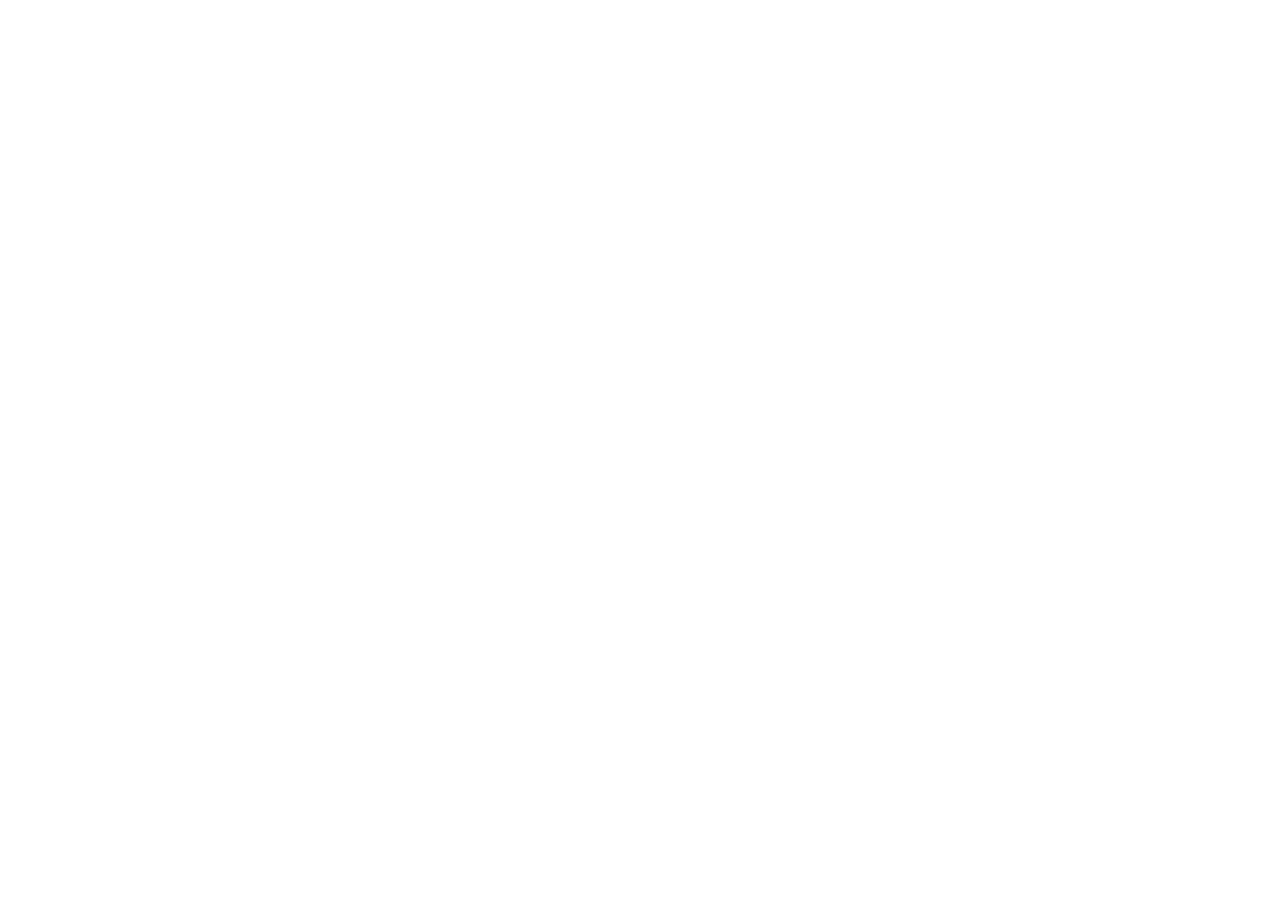
==== index.html @ d1647267 "chore: scaffold static site with tokens and section stubs Co-Authored-By: Claude Opus 4.8 (1M contex" ====
<!DOCTYPE html>
<html lang="zh-Hant">
<head>
  <meta charset="UTF-8">
  <meta name="viewport" content="width=device-width, initial-scale=1.0">
  <title>松坂搬家 ｜ 專業搬家・廢棄物清運</title>
  <meta name="description" content="松坂搬家提供住家搬家、公司辦公室搬遷、家具重物搬運與廢棄物清運。細心包裝、準時到府、透明報價。電話 0916383872 或加 LINE 詢價。">
  <link rel="preconnect" href="https://fonts.googleapis.com">
  <link rel="preconnect" href="https://fonts.gstatic.com" crossorigin>
  <link href="https://fonts.googleapis.com/css2?family=Noto+Sans+TC:wght@400;500;700;900&display=swap" rel="stylesheet">
  <link rel="stylesheet" href="styles.css">
</head>
<body>
  <!-- header injected in Task 3 -->
  <main>
    <section id="hero"></section>
    <section id="services"></section>
    <section id="why"></section>
    <section id="gallery"></section>
    <section id="faq"></section>
    <section id="contact"></section>
  </main>
  <!-- floating mobile bar injected in Task 8 -->
  <script src="main.js"></script>
</body>
</html>
---- styles.css ----
:root {
  --navy: #0F2A4A; --blue: #1E5AA8; --blue-bright: #2E7BD6;
  --phone: #F5793B; --line: #06C755; --bg: #F5F7FA;
  --ink: #1A2230; --muted: #667085; --white: #FFFFFF;
  --maxw: 1120px; --radius: 14px; --shadow: 0 6px 24px rgba(15,42,74,.10);
}
* { box-sizing: border-box; margin: 0; padding: 0; }
html { scroll-behavior: smooth; scroll-padding-top: 72px; }
body { font-family: "Noto Sans TC", system-ui, -apple-system, "PingFang TC", sans-serif;
  color: var(--ink); line-height: 1.7; background: var(--white); }
img { max-width: 100%; display: block; }
a { color: inherit; text-decoration: none; }
.container { width: min(100% - 32px, var(--maxw)); margin-inline: auto; }
.section { padding: 56px 0; }
.section-title { font-size: clamp(24px, 5vw, 34px); font-weight: 900;
  color: var(--navy); text-align: center; margin-bottom: 8px; }
.section-sub { text-align: center; color: var(--muted); margin-bottom: 32px; }
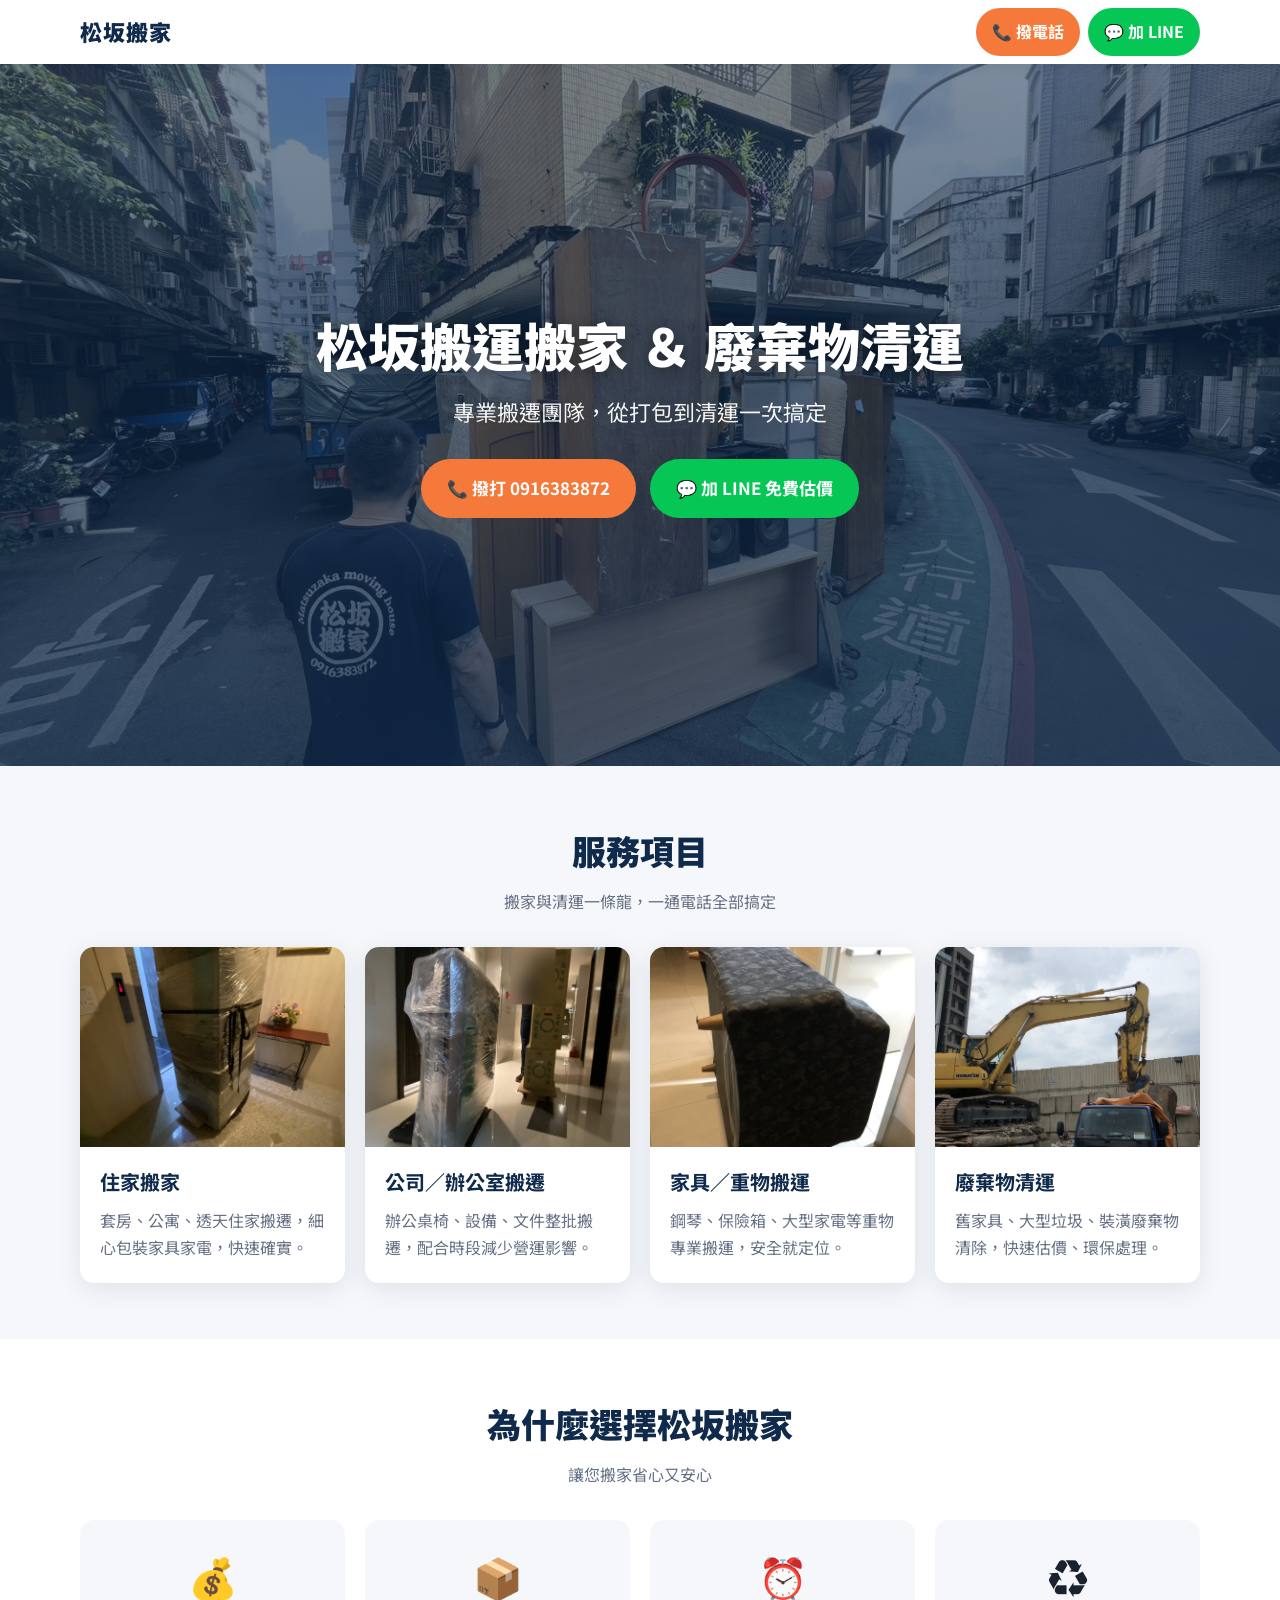
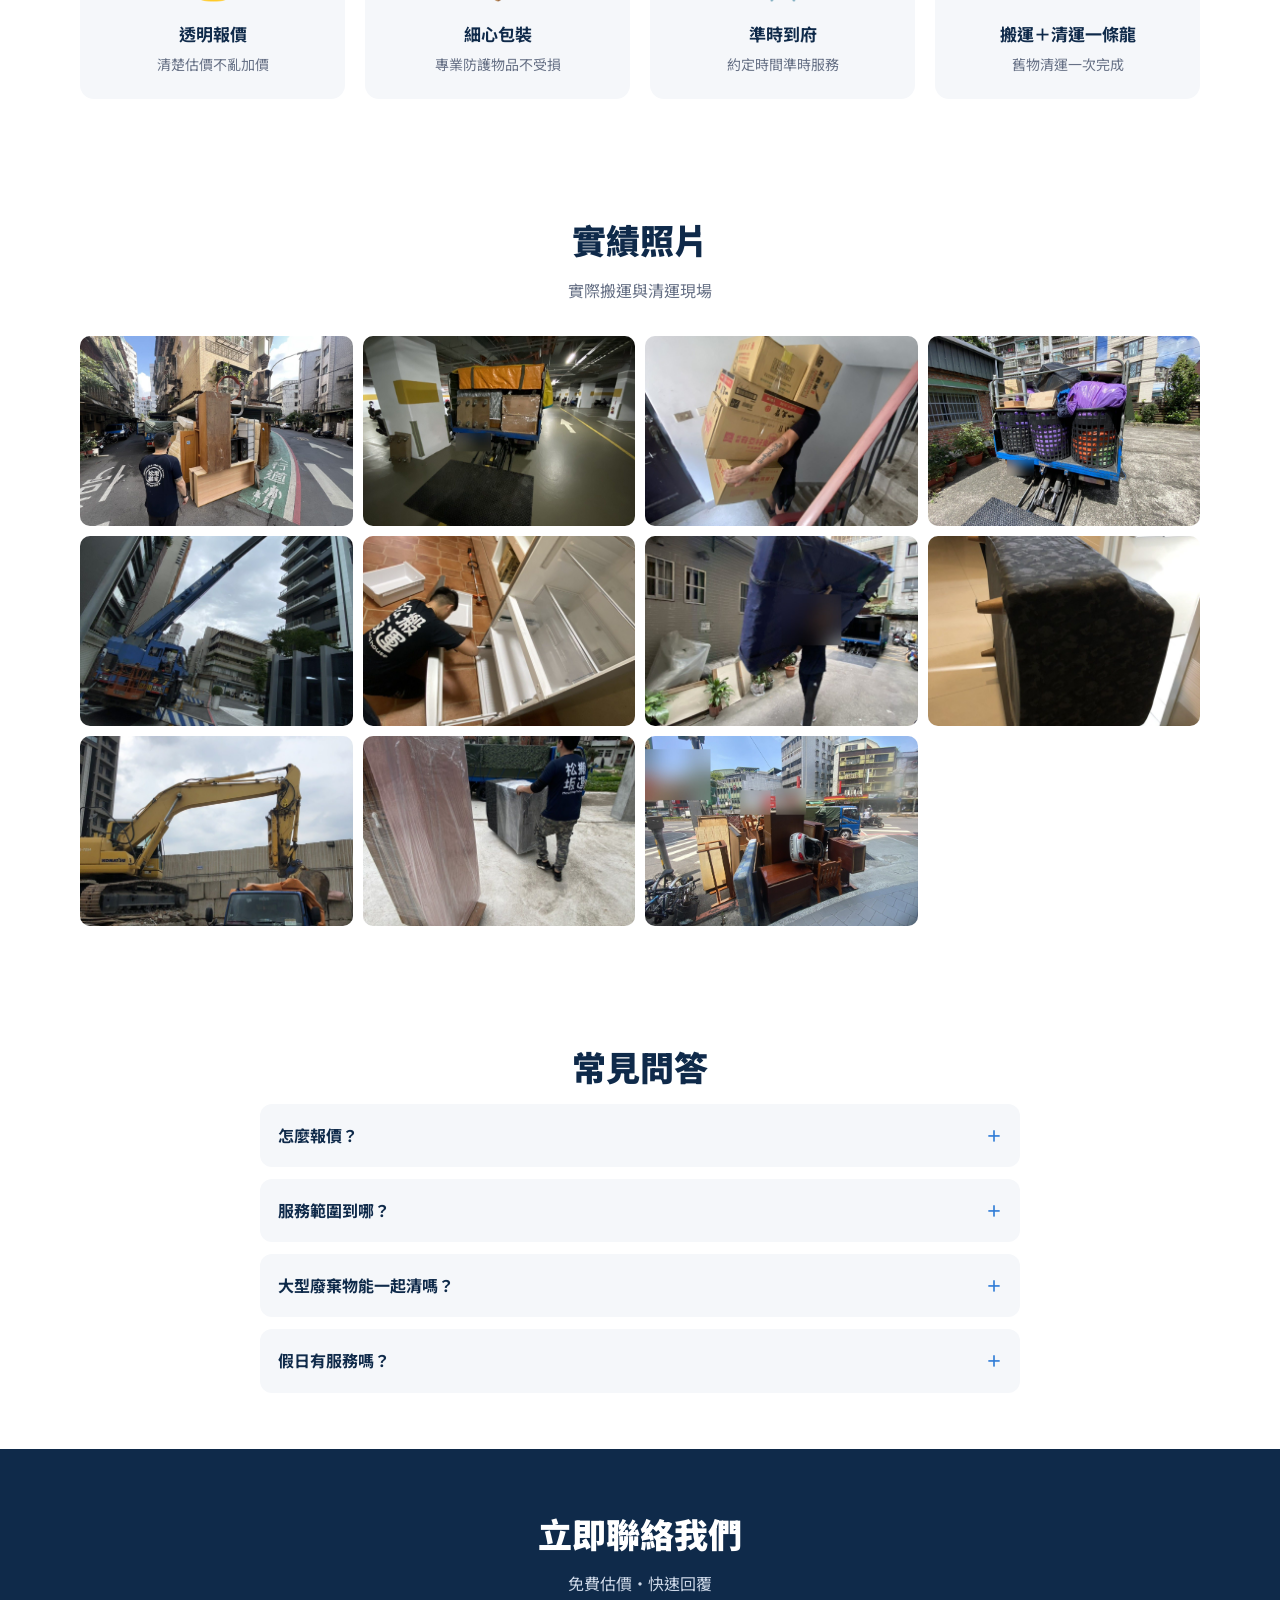
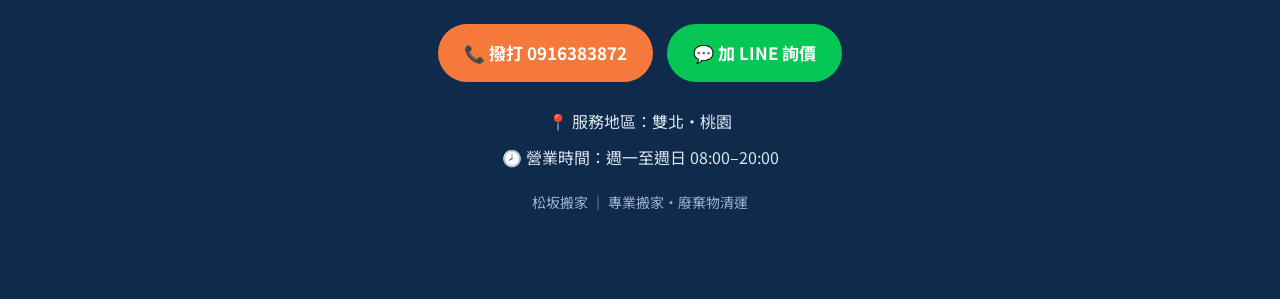
==== commit 6a5474e6: "feat: build full one-page site (hero, services, why, gallery, faq, contact, mobile bar, SEO) Co-Auth" ====
--- a/index.html
+++ b/index.html
@@ -5,22 +5,146 @@
   <meta name="viewport" content="width=device-width, initial-scale=1.0">
   <title>松坂搬家 ｜ 專業搬家・廢棄物清運</title>
   <meta name="description" content="松坂搬家提供住家搬家、公司辦公室搬遷、家具重物搬運與廢棄物清運。細心包裝、準時到府、透明報價。電話 0916383872 或加 LINE 詢價。">
+  <meta property="og:title" content="松坂搬家 ｜ 專業搬家・廢棄物清運">
+  <meta property="og:description" content="住家搬家、公司搬遷、家具重物搬運、廢棄物清運。細心包裝、準時到府、透明報價。電話 0916383872。">
+  <meta property="og:type" content="website">
+  <meta property="og:image" content="images/web/hero.jpg">
+  <link rel="icon" href="favicon.svg" type="image/svg+xml">
   <link rel="preconnect" href="https://fonts.googleapis.com">
   <link rel="preconnect" href="https://fonts.gstatic.com" crossorigin>
   <link href="https://fonts.googleapis.com/css2?family=Noto+Sans+TC:wght@400;500;700;900&display=swap" rel="stylesheet">
   <link rel="stylesheet" href="styles.css">
 </head>
 <body>
-  <!-- header injected in Task 3 -->
+  <header class="site-header">
+    <div class="container header-inner">
+      <a href="#hero" class="brand">松坂搬家</a>
+      <nav class="header-cta">
+        <a class="btn btn-phone" href="tel:0916383872" aria-label="撥打電話 0916383872">📞 撥電話</a>
+        <a class="btn btn-line" href="https://lin.ee/VOLz2Qq" target="_blank" rel="noopener" aria-label="加入 LINE 好友詢價">💬 加 LINE</a>
+      </nav>
+    </div>
+  </header>
+
   <main>
-    <section id="hero"></section>
-    <section id="services"></section>
-    <section id="why"></section>
-    <section id="gallery"></section>
-    <section id="faq"></section>
-    <section id="contact"></section>
+    <section id="hero" class="hero">
+      <div class="hero-overlay"></div>
+      <div class="container hero-content">
+        <h1>松坂搬運搬家 ＆ 廢棄物清運</h1>
+        <p class="hero-slogan">專業搬遷團隊，從打包到清運一次搞定</p>
+        <div class="hero-cta">
+          <a class="btn btn-phone btn-lg" href="tel:0916383872">📞 撥打 0916383872</a>
+          <a class="btn btn-line btn-lg" href="https://lin.ee/VOLz2Qq" target="_blank" rel="noopener">💬 加 LINE 免費估價</a>
+        </div>
+      </div>
+    </section>
+
+    <section id="services" class="section">
+      <div class="container">
+        <h2 class="section-title">服務項目</h2>
+        <p class="section-sub">搬家與清運一條龍，一通電話全部搞定</p>
+        <div class="service-grid">
+          <article class="service-card">
+            <img src="images/web/svc-home.jpg" alt="住家搬家：電梯口包裝保護好的家具" loading="lazy">
+            <div class="service-body"><h3>住家搬家</h3>
+              <p>套房、公寓、透天住家搬遷，細心包裝家具家電，快速確實。</p></div>
+          </article>
+          <article class="service-card">
+            <img src="images/web/svc-office.jpg" alt="公司辦公室搬遷：大樓走廊搬運設備" loading="lazy">
+            <div class="service-body"><h3>公司／辦公室搬遷</h3>
+              <p>辦公桌椅、設備、文件整批搬遷，配合時段減少營運影響。</p></div>
+          </article>
+          <article class="service-card">
+            <img src="images/web/svc-heavy.jpg" alt="家具重物搬運：完整包覆保護的大型家具" loading="lazy">
+            <div class="service-body"><h3>家具／重物搬運</h3>
+              <p>鋼琴、保險箱、大型家電等重物專業搬運，安全就定位。</p></div>
+          </article>
+          <article class="service-card">
+            <img src="images/web/svc-waste.jpg" alt="廢棄物清運：工地與大型廢棄物清運" loading="lazy">
+            <div class="service-body"><h3>廢棄物清運</h3>
+              <p>舊家具、大型垃圾、裝潢廢棄物清除，快速估價、環保處理。</p></div>
+          </article>
+        </div>
+      </div>
+    </section>
+
+    <section id="why" class="section">
+      <div class="container">
+        <h2 class="section-title">為什麼選擇松坂搬家</h2>
+        <p class="section-sub">讓您搬家省心又安心</p>
+        <div class="feature-grid">
+          <div class="feature"><span class="feature-ico">💰</span><h3>透明報價</h3><p>清楚估價不亂加價</p></div>
+          <div class="feature"><span class="feature-ico">📦</span><h3>細心包裝</h3><p>專業防護物品不受損</p></div>
+          <div class="feature"><span class="feature-ico">⏰</span><h3>準時到府</h3><p>約定時間準時服務</p></div>
+          <div class="feature"><span class="feature-ico">♻️</span><h3>搬運＋清運一條龍</h3><p>舊物清運一次完成</p></div>
+        </div>
+      </div>
+    </section>
+
+    <section id="gallery" class="section">
+      <div class="container">
+        <h2 class="section-title">實績照片</h2>
+        <p class="section-sub">實際搬運與清運現場</p>
+        <div class="gallery-grid">
+          <button class="gallery-item" data-src="images/web/g01.jpg"><img src="images/web/g01.jpg" alt="搬運清運實績照片 1" loading="lazy"></button>
+          <button class="gallery-item" data-src="images/web/g02.jpg"><img src="images/web/g02.jpg" alt="搬運清運實績照片 2" loading="lazy"></button>
+          <button class="gallery-item" data-src="images/web/g03.jpg"><img src="images/web/g03.jpg" alt="搬運清運實績照片 3" loading="lazy"></button>
+          <button class="gallery-item" data-src="images/web/g04.jpg"><img src="images/web/g04.jpg" alt="搬運清運實績照片 4" loading="lazy"></button>
+          <button class="gallery-item" data-src="images/web/g05.jpg"><img src="images/web/g05.jpg" alt="搬運清運實績照片 5" loading="lazy"></button>
+          <button class="gallery-item" data-src="images/web/g06.jpg"><img src="images/web/g06.jpg" alt="搬運清運實績照片 6" loading="lazy"></button>
+          <button class="gallery-item" data-src="images/web/g07.jpg"><img src="images/web/g07.jpg" alt="搬運清運實績照片 7" loading="lazy"></button>
+          <button class="gallery-item" data-src="images/web/g08.jpg"><img src="images/web/g08.jpg" alt="搬運清運實績照片 8" loading="lazy"></button>
+          <button class="gallery-item" data-src="images/web/g09.jpg"><img src="images/web/g09.jpg" alt="搬運清運實績照片 9" loading="lazy"></button>
+          <button class="gallery-item" data-src="images/web/g10.jpg"><img src="images/web/g10.jpg" alt="搬運清運實績照片 10" loading="lazy"></button>
+          <button class="gallery-item" data-src="images/web/g11.jpg"><img src="images/web/g11.jpg" alt="搬運清運實績照片 11" loading="lazy"></button>
+        </div>
+      </div>
+      <div class="lightbox" id="lightbox" hidden>
+        <button class="lightbox-close" aria-label="關閉">✕</button>
+        <img class="lightbox-img" src="" alt="放大檢視">
+      </div>
+    </section>
+
+    <section id="faq" class="section">
+      <div class="container narrow">
+        <h2 class="section-title">常見問答</h2>
+        <div class="faq-list">
+          <details class="faq-item"><summary>怎麼報價？</summary>
+            <p>可電話或加 LINE 告知物品與樓層，我們提供估價。</p></details>
+          <details class="faq-item"><summary>服務範圍到哪？</summary>
+            <!-- 服務地區：待業主確認，暫以示意 -->
+            <p>雙北・桃園地區皆可服務，詳細範圍歡迎來電洽詢。</p></details>
+          <details class="faq-item"><summary>大型廢棄物能一起清嗎？</summary>
+            <p>可以，搬家同時可代清運舊家具與大型垃圾。</p></details>
+          <details class="faq-item"><summary>假日有服務嗎？</summary>
+            <!-- 營業時間：待業主確認，暫以示意 -->
+            <p>週一至週日 08:00–20:00 皆可服務，歡迎預約。</p></details>
+        </div>
+      </div>
+    </section>
+
+    <section id="contact" class="contact">
+      <div class="container">
+        <h2 class="section-title contact-title">立即聯絡我們</h2>
+        <p class="contact-sub">免費估價・快速回覆</p>
+        <div class="contact-cta">
+          <a class="btn btn-phone btn-lg" href="tel:0916383872">📞 撥打 0916383872</a>
+          <a class="btn btn-line btn-lg" href="https://lin.ee/VOLz2Qq" target="_blank" rel="noopener">💬 加 LINE 詢價</a>
+        </div>
+        <ul class="contact-info">
+          <li>📍 服務地區：雙北・桃園<!-- 待業主確認 --></li>
+          <li>🕗 營業時間：週一至週日 08:00–20:00<!-- 待業主確認 --></li>
+        </ul>
+        <p class="footer-brand">松坂搬家 ｜ 專業搬家・廢棄物清運</p>
+      </div>
+    </section>
   </main>
-  <!-- floating mobile bar injected in Task 8 -->
+
+  <div class="mobile-bar">
+    <a class="mobile-bar-btn phone" href="tel:0916383872" aria-label="撥打電話">📞 撥電話</a>
+    <a class="mobile-bar-btn line" href="https://lin.ee/VOLz2Qq" target="_blank" rel="noopener" aria-label="加 LINE">💬 加 LINE</a>
+  </div>
+
   <script src="main.js"></script>
 </body>
 </html>
--- a/styles.css
+++ b/styles.css
@@ -11,7 +11,105 @@
 img { max-width: 100%; display: block; }
 a { color: inherit; text-decoration: none; }
 .container { width: min(100% - 32px, var(--maxw)); margin-inline: auto; }
+.container.narrow { width: min(100% - 32px, 760px); }
 .section { padding: 56px 0; }
 .section-title { font-size: clamp(24px, 5vw, 34px); font-weight: 900;
   color: var(--navy); text-align: center; margin-bottom: 8px; }
 .section-sub { text-align: center; color: var(--muted); margin-bottom: 32px; }
+
+/* Header */
+.site-header { position: sticky; top: 0; z-index: 50; background: rgba(255,255,255,.95);
+  backdrop-filter: blur(6px); box-shadow: 0 2px 12px rgba(15,42,74,.08); }
+.header-inner { display: flex; align-items: center; justify-content: space-between; height: 64px; }
+.brand { font-weight: 900; font-size: 22px; color: var(--navy); letter-spacing: 1px; }
+.header-cta { display: flex; gap: 8px; }
+
+/* Buttons */
+.btn { display: inline-flex; align-items: center; gap: 6px; font-weight: 700;
+  padding: 10px 16px; border-radius: 999px; white-space: nowrap; transition: transform .1s, filter .1s; }
+.btn:active { transform: scale(.97); }
+.btn-phone { background: var(--phone); color: #fff; }
+.btn-line { background: var(--line); color: #fff; }
+.btn-lg { padding: 15px 26px; font-size: 17px; }
+
+/* Hero */
+.hero { position: relative; min-height: 78vh; display: grid; place-items: center;
+  background: url("images/web/hero.jpg") center/cover no-repeat; color: #fff; text-align: center; }
+.hero-overlay { position: absolute; inset: 0;
+  background: linear-gradient(180deg, rgba(15,42,74,.55), rgba(15,42,74,.78)); }
+.hero-content { position: relative; padding: 40px 0; }
+.hero h1 { font-size: clamp(28px, 7vw, 52px); font-weight: 900; line-height: 1.25;
+  text-shadow: 0 2px 16px rgba(0,0,0,.4); }
+.hero-slogan { font-size: clamp(16px, 3.5vw, 22px); margin: 16px 0 28px; opacity: .95; }
+.hero-cta { display: flex; gap: 14px; justify-content: center; flex-wrap: wrap; }
+
+/* Services */
+#services { background: var(--bg); }
+.service-grid { display: grid; gap: 20px; grid-template-columns: 1fr; }
+.service-card { background: #fff; border-radius: var(--radius); overflow: hidden; box-shadow: var(--shadow); }
+.service-card img { width: 100%; height: 200px; object-fit: cover; }
+.service-body { padding: 18px 20px 22px; }
+.service-body h3 { color: var(--navy); font-size: 20px; margin-bottom: 8px; }
+.service-body p { color: var(--muted); }
+
+/* Why */
+.feature-grid { display: grid; gap: 20px; grid-template-columns: 1fr 1fr; }
+.feature { text-align: center; padding: 22px 14px; background: var(--bg); border-radius: var(--radius); }
+.feature-ico { font-size: 40px; display: block; margin-bottom: 10px; }
+.feature h3 { color: var(--navy); font-size: 17px; margin-bottom: 4px; }
+.feature p { color: var(--muted); font-size: 14px; }
+
+/* Gallery */
+.gallery-grid { display: grid; gap: 10px; grid-template-columns: repeat(2, 1fr); }
+.gallery-item { padding: 0; border: 0; cursor: pointer; background: none; border-radius: 10px; overflow: hidden; }
+.gallery-item img { width: 100%; height: 130px; object-fit: cover; transition: transform .2s; }
+.gallery-item:hover img { transform: scale(1.05); }
+.lightbox { position: fixed; inset: 0; z-index: 100; background: rgba(0,0,0,.9);
+  display: grid; place-items: center; padding: 20px; }
+.lightbox[hidden] { display: none; }
+.lightbox-img { max-width: 92vw; max-height: 86vh; object-fit: contain; border-radius: 8px; }
+.lightbox-close { position: absolute; top: 16px; right: 20px; font-size: 30px; color: #fff;
+  background: none; border: 0; cursor: pointer; }
+
+/* FAQ */
+.faq-list { display: grid; gap: 12px; }
+.faq-item { background: var(--bg); border-radius: 12px; padding: 4px 18px; }
+.faq-item summary { cursor: pointer; font-weight: 700; color: var(--navy);
+  padding: 14px 0; list-style: none; position: relative; }
+.faq-item summary::-webkit-details-marker { display: none; }
+.faq-item summary::after { content: "＋"; position: absolute; right: 0; color: var(--blue-bright); }
+.faq-item[open] summary::after { content: "－"; }
+.faq-item p { padding: 0 0 16px; color: var(--muted); }
+
+/* Contact / footer */
+.contact { background: var(--navy); color: #fff; text-align: center; padding: 56px 0 84px; }
+.contact-title { color: #fff; }
+.contact-sub { color: #cdd8e8; margin-bottom: 26px; }
+.contact-cta { display: flex; gap: 14px; justify-content: center; flex-wrap: wrap; margin-bottom: 26px; }
+.contact-info { list-style: none; display: grid; gap: 8px; color: #dbe4f0; margin-bottom: 20px; }
+.footer-brand { color: #9fb2cc; font-size: 14px; }
+
+/* Mobile floating bar */
+.mobile-bar { display: none; position: fixed; bottom: 0; left: 0; right: 0; z-index: 60;
+  gap: 1px; background: rgba(15,42,74,.15); }
+.mobile-bar-btn { flex: 1; text-align: center; padding: 15px 0; font-weight: 700; color: #fff; }
+.mobile-bar-btn.phone { background: var(--phone); }
+.mobile-bar-btn.line { background: var(--line); }
+
+/* Responsive */
+@media (min-width: 640px) {
+  .service-grid { grid-template-columns: 1fr 1fr; }
+  .gallery-grid { grid-template-columns: repeat(3, 1fr); }
+  .gallery-item img { height: 170px; }
+}
+@media (min-width: 900px) { .feature-grid { grid-template-columns: repeat(4, 1fr); } }
+@media (min-width: 1000px) {
+  .service-grid { grid-template-columns: repeat(4, 1fr); }
+  .gallery-grid { grid-template-columns: repeat(4, 1fr); }
+  .gallery-item img { height: 190px; }
+}
+@media (max-width: 768px) { .mobile-bar { display: flex; } .contact { padding-bottom: 96px; } }
+@media (max-width: 480px) {
+  .brand { font-size: 19px; }
+  .btn { padding: 9px 12px; font-size: 14px; }
+}
